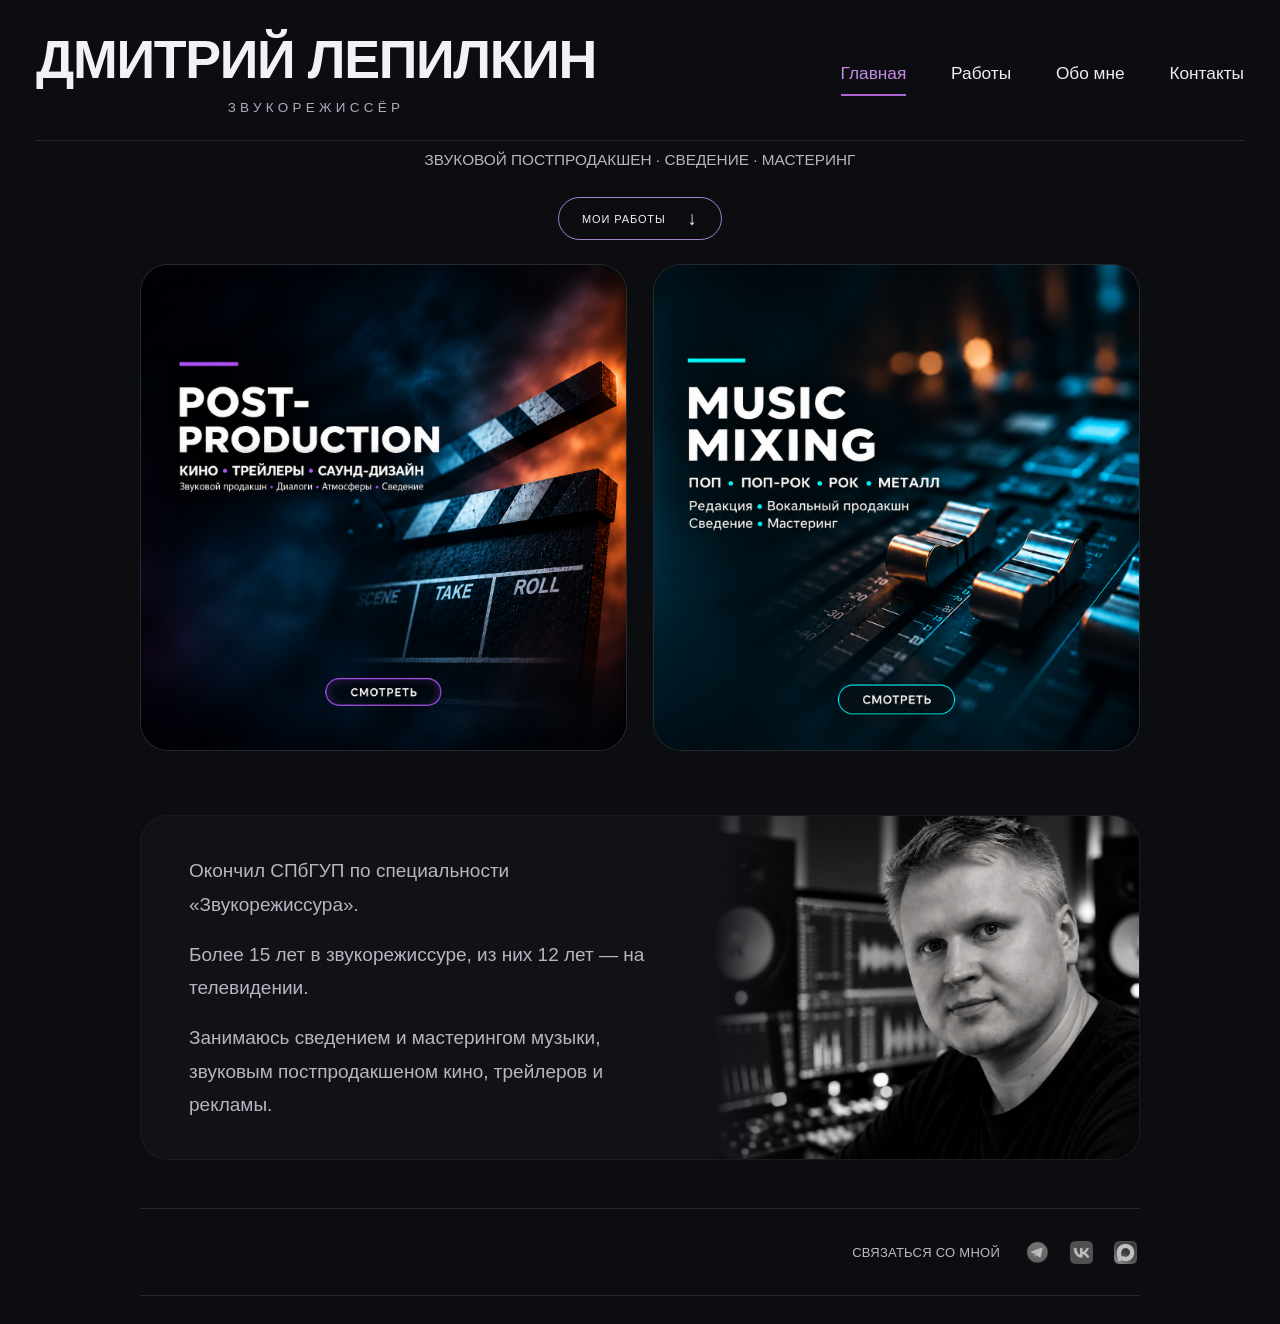
==== index.html @ 0d97d520 "Compact home cards and align content edges" ====
<!doctype html>
<html lang="ru">
<head>
<meta charset="utf-8"><meta name="viewport" content="width=device-width,initial-scale=1">
<title>Dmitry Lepilkin — Sound Portfolio</title>
<meta name="description" content="Дмитрий Лепилкин — Mixing, Sound Post Production, Sound Design.">
<style>
:root{color-scheme:dark;--bg:#0c0d10;--ink:#f2f1f5;--muted:#96949f;--accent:#b7a1ed}*{box-sizing:border-box}html{scroll-behavior:smooth}body{margin:0;background:var(--bg);color:var(--ink);font-family:Arial,Helvetica,sans-serif;-webkit-font-smoothing:antialiased}main{max-width:1200px;margin:auto;padding:0 32px}header{text-align:center;padding:70px 0 56px}.eyebrow{margin:0 0 20px;font-size:11px;letter-spacing:.16em;color:var(--muted);text-transform:uppercase}h1{margin:0;font-size:clamp(32px,5.6vw,68px);line-height:1.06;letter-spacing:-.045em;font-weight:600}.subtitle{margin:20px 0 26px;color:#b8b5c2;font-size:15px;line-height:1.6}.cta{display:inline-flex;gap:22px;align-items:center;border:1px solid #9e85ce;border-radius:40px;padding:14px 24px;color:var(--ink);text-decoration:none;font-size:11px;letter-spacing:.08em;text-transform:uppercase;transition:background .2s}.cta:hover{background:#b7a1ed18}.cta span{font-size:19px;line-height:1}#works{scroll-margin-top:24px;border-top:1px solid #29282f;padding-top:26px}.grid{display:grid;grid-template-columns:1fr 1fr;gap:30px 20px}.category{padding:0;border:0;background:none;color:inherit;text-align:left;cursor:pointer;font:inherit}.art{position:relative;overflow:hidden;aspect-ratio:16/9;border-radius:12px;background:#17171b;border:1px solid #ffffff0c}.art img{width:100%;height:100%;object-fit:contain;display:block;filter:brightness(1) saturate(1);transition:transform .7s,filter .5s}.category:hover img{transform:scale(1.035);filter:brightness(1.08) saturate(1)}.art:after{content:"";position:absolute;inset:0;background:none;pointer-events:none}.number{position:absolute;top:18px;left:19px;z-index:1;color:#ffffffb0;font-size:10px;letter-spacing:.15em}.arrow{position:absolute;bottom:18px;right:20px;z-index:1;font-size:25px;font-weight:300}.caption{display:flex;align-items:baseline;justify-content:space-between;gap:12px;padding:15px 1px 0}h2{margin:0;font-size:14px;font-weight:500;letter-spacing:.045em;text-transform:uppercase}.caption p{margin:0;color:var(--muted);font-size:11px}.sound{background:radial-gradient(ellipse at 70% 30%,#58348355,transparent 65%),#0c0b10}.sound svg{height:100%;width:100%;display:block}.footer{display:flex;justify-content:space-between;gap:20px;margin:52px 0 28px;padding-top:22px;border-top:1px solid #29282f;color:#74727d;font-size:10px;letter-spacing:.1em;text-transform:uppercase}dialog{background:#141318;color:var(--ink);border:1px solid #403747;border-radius:16px;max-width:440px;padding:32px;line-height:1.6}dialog::backdrop{background:#000b;backdrop-filter:blur(6px)}dialog h2{font-size:24px;text-transform:none;letter-spacing:-.02em}dialog p{color:#aaa6b5;font-size:14px}dialog button{padding:10px 18px;border:1px solid #9e85ce;border-radius:24px;background:transparent;color:white;cursor:pointer}:focus-visible{outline:2px solid var(--accent);outline-offset:5px}@media(max-width:600px){main{padding:0 18px}header{padding:52px 0 40px}.eyebrow{font-size:8px;letter-spacing:.09em}.subtitle{font-size:12px;max-width:290px;margin:17px auto 24px}.grid{gap:25px 12px}.art{aspect-ratio:16/9;border-radius:9px}.caption{display:block}h2{font-size:12px}.caption p{font-size:10px;margin-top:7px}.number{top:12px;left:12px}.footer{font-size:8px;letter-spacing:.04em;margin-top:36px}}@media(prefers-reduced-motion:reduce){html{scroll-behavior:auto}*{transition:none!important}}
</style>
</head>
<body id="top"><main>
<nav class="desktop-navigation" aria-label="Основная навигация"><a class="brand" href="#top"><h1>ДМИТРИЙ ЛЕПИЛКИН</h1><span>ЗВУКОРЕЖИССЁР</span></a><div class="navigation-links"><a href="#top" aria-current="page">Главная</a><a href="#works">Работы</a><a href="#about">Обо мне</a><a href="#contacts">Контакты</a></div></nav>
<p class="home-specialties">ЗВУКОВОЙ ПОСТПРОДАКШЕН · СВЕДЕНИЕ · МАСТЕРИНГ</p>
<div class="home-content"><section id="works" aria-label="Направления работ"><div class="desktop-work-heading"><a class="cta" href="#desktop-cards">МОИ РАБОТЫ <span aria-hidden="true">↓</span></a></div><div class="desktop-cards" id="desktop-cards"><a class="desktop-card" href="post-production.html" aria-label="Post-Production: Кино, Трейлеры, Саунд-дизайн"><picture><img src="post-production-cover.png" alt="Post-Production. Кино · Трейлеры · Саунд-дизайн. Звуковой продакшн · Диалоги · Атмосферы · Сведение. Смотреть" width="1254" height="1254" fetchpriority="high"></picture></a><a class="desktop-card" href="music-player-test.html" aria-label="Music Mixing: музыкальные работы"><picture><img src="music-mixing-cover.png" alt="Music Mixing. Поп · Поп-рок · Рок · Металл. Редакция · Вокальный продакшн · Сведение · Мастеринг. Смотреть" width="1254" height="1254"></picture></a></div></section><section id="about" class="about" aria-label="О Дмитрии Лепилкине"><div class="about-copy"><p>Окончил СПбГУП по специальности «Звукорежиссура».</p><p>Более 15 лет в звукорежиссуре, из них 12 лет — на телевидении.</p><p>Занимаюсь сведением и мастерингом музыки, звуковым постпродакшеном кино, трейлеров и рекламы.</p></div><div class="about-photo"><img src="about.png" alt="Дмитрий Лепилкин в студии" loading="lazy"></div></section><footer id="contacts" class="footer contact-footer"><span class="contact-label">СВЯЗАТЬСЯ СО МНОЙ</span><nav class="contact-links" aria-label="Связаться с Дмитрием"><a href="https://t.me/dmitry_sandalik" target="_blank" rel="noopener noreferrer" aria-label="Telegram: @dmitry_sandalik" title="Telegram"><img src="telegram-logo.png" alt="Telegram"></a><a href="https://vk.ru/lepilkin" target="_blank" rel="noopener noreferrer" aria-label="ВКонтакте" title="VK"><img src="vk-logo.png" alt="VK"></a><a href="https://max.ru/u/f9LHodD0cOIl2ZSZwa2K6gN7Z_w7_o9onIcd2tIZ8EqZnX-kVQxglE42egE" target="_blank" rel="noopener noreferrer" aria-label="MAX" title="MAX"><img src="max-logo.png" alt="MAX"></a></nav></footer></div>
</main></body></html>

<style>.number,.arrow{display:none}</style>

<style>
/* Align the luminous panels within each desktop row. */
@media(min-width:601px){
.category[data-category="Музыка" aria-label="Музыка"] .art img{transform:translateY(3%) scale(1.08)}
.category[data-category="Саунд-дизайн" aria-label="Саунд-дизайн"] .art img{transform:translateY(-1.2%) scale(1.04)}
.category[data-category="Музыка" aria-label="Музыка"]:hover .art img{transform:translateY(3%) scale(1.1)}
.category[data-category="Саунд-дизайн" aria-label="Саунд-дизайн"]:hover .art img{transform:translateY(-1.2%) scale(1.06)}
}
</style>

<style>
.category[data-category="Трейлеры" aria-label="Трейлеры"] .art img{transform:scale(1.1)}
.category[data-category="Трейлеры" aria-label="Трейлеры"]:hover .art img{transform:scale(1.125)}
</style>

<style>.caption{display:block}.caption p{font-size:12px;line-height:1.65;color:#b8b5c2;margin:0}@media(max-width:600px){.caption p{font-size:11px}}</style>

<style>
header{padding:28px 0 38px}
.eyebrow{font-size:9px;letter-spacing:.1em;margin:0 0 13px;color:#969696}
h1{font-size:clamp(26px,4vw,40px);font-weight:600;letter-spacing:-.02em;line-height:1.15}
.subtitle{font-size:14px;line-height:1.5;margin:14px 0 24px;color:#aaa}
@media(max-width:600px){header{padding:24px 0 30px}.eyebrow{font-size:8px}.subtitle{font-size:12px;margin:12px auto 22px;max-width:340px}}
</style>

<style>
header{padding:48px 0 46px}
.eyebrow{font-size:16px;letter-spacing:.14em;margin-bottom:19px}
h1{font-size:clamp(34px,5.6vw,68px);line-height:1.08;letter-spacing:-.035em}
.subtitle{font-size:17px;margin:20px 0 28px}
@media(max-width:600px){header{padding:34px 0 34px}.eyebrow{font-size:12px;margin-bottom:16px}h1{font-size:clamp(27px,6.6vw,40px)}.subtitle{font-size:13px;max-width:350px;margin:16px auto 25px}}
</style>

<style>
.about{display:grid;grid-template-columns:1.35fr 1fr;align-items:stretch;margin-top:64px;overflow:hidden;border-radius:28px;background:#111216;border:1px solid #ffffff0b;min-height:330px}
.about-copy{padding:44px 48px;align-self:center}.about h2{font-size:19px;letter-spacing:.1em;font-weight:500;margin:0 0 26px}.about p{font-size:16px;line-height:1.75;color:#b8b5c2;margin:0 0 17px;max-width:560px}.about p:last-child{margin-bottom:0}
.about-photo{position:relative;min-height:330px}.about-photo img{width:100%;height:100%;position:absolute;inset:0;object-fit:cover;object-position:60% 35%;display:block}.about-photo:after{content:"";position:absolute;inset:0;background:linear-gradient(90deg,#111216,transparent 24%)}
@media(max-width:600px){.about{grid-template-columns:1fr;margin-top:40px;border-radius:22px}.about-copy{padding:30px 26px}.about h2{font-size:17px;margin-bottom:21px}.about p{font-size:14px;line-height:1.7}.about-photo{min-height:320px}.about-photo img{object-position:center 35%}.about-photo:after{background:linear-gradient(180deg,#111216,transparent 22%)}}
</style>

<style>.about-copy{align-self:center;padding-top:38px;padding-bottom:38px}</style>

<style>
.contact-footer{justify-content:flex-end;align-items:center;gap:22px;border-top:1px solid #29282f;border-bottom:1px solid #29282f;padding:25px 0;margin:48px 0 28px;letter-spacing:.025em}
.contact-label{font-size:13px;color:#bbb9c3}.contact-links{display:flex;align-items:center;gap:14px}.contact-links a{display:flex;width:30px;height:36px;align-items:center;justify-content:center;border-radius:5px}.contact-links img{display:block;width:23px;height:23px;object-fit:contain;filter:grayscale(1);opacity:.74;transition:filter .2s,opacity .2s,transform .2s}.contact-links a:hover img,.contact-links a:focus-visible img{filter:none;opacity:1;transform:translateY(-2px)}
@media(max-width:600px){.contact-footer{gap:16px;padding:22px 0;margin-top:32px}.contact-label{font-size:11px}.contact-links{gap:10px}.contact-links img{width:22px;height:22px}}
</style>

<style>
/* Keep image edges aligned even when neighboring captions wrap to different lengths. */
.grid{grid-template-columns:repeat(2,minmax(0,1fr));align-items:start}
.category{display:flex;flex-direction:column;align-items:stretch;justify-content:flex-start;min-width:0;width:100%}
.art{width:100%;flex:none}
.caption{width:100%;text-align:left}
.watch-label{position:absolute;z-index:2;bottom:12px;left:50%;transform:translateX(-50%);padding:6px 13px;border:1px solid #ffffff30;border-radius:20px;background:#0c0d10c9;color:#eeedf2;font-size:10px;line-height:1.2;letter-spacing:.1em;white-space:nowrap;pointer-events:none;backdrop-filter:blur(6px)}
@media(max-width:600px){
 .grid{gap:22px 12px}
 .caption{padding-top:10px;min-height:46px}
 .caption p{line-height:1.6;overflow-wrap:break-word}
 .watch-label{bottom:6px;padding:3px 8px;font-size:7px;letter-spacing:.07em}
}
</style>

<link rel="stylesheet" href="home-update.css?v=20261102-sizing3"><script src="home-navigation.js?v=20261102" defer></script>
---- home-update.css ----
/* One portfolio structure, adapted to desktop and mobile. */
#about,#contacts{scroll-margin-top:24px}
.home-content{width:100%;max-width:1000px;margin-inline:auto}
.desktop-navigation{display:flex;align-items:center;justify-content:space-between;gap:30px;padding:30px 0 22px;border-bottom:1px solid #29282f}
.brand{display:flex;flex-direction:column;align-items:center;gap:10px;text-decoration:none;color:var(--ink);flex-shrink:0}
.brand h1{margin:0;font-size:clamp(28px,4.2vw,60px);font-weight:600;line-height:1.08;letter-spacing:-.025em;white-space:nowrap}
.brand span{font-size:clamp(10px,1.05vw,15px);letter-spacing:.32em;color:#b2a8c0;line-height:1.5}
.navigation-links{display:flex;gap:clamp(20px,3.5vw,64px);align-items:center}
.navigation-links a{color:#eeedf2;text-decoration:none;font-size:clamp(14px,1.35vw,20px);padding:10px 0;border-bottom:2px solid transparent;transition:color .2s,border-color .2s}
.navigation-links a:hover,.navigation-links a[aria-current]{color:#c58ae5;border-bottom-color:#ae65d4}
.home-specialties{text-align:center;font-size:clamp(11px,1.2vw,16px);font-weight:400;color:#b8b5c2;line-height:1.5;margin:7px 0 0}
#works{border-top:0;padding-top:0;scroll-margin-top:20px}
.desktop-work-heading{display:block;text-align:center;margin:26px 0 24px}
.desktop-work-heading .cta{padding:11px 23px;font-size:11px}
.desktop-cards{display:grid;grid-template-columns:repeat(2,minmax(0,1fr));gap:26px;scroll-margin-top:24px}
.desktop-card{display:block;border-radius:28px;overflow:hidden;border:1px solid #ffffff20;background:#070b10;transition:transform .25s ease,border-color .25s ease}
.desktop-card picture,.desktop-card img{display:block;width:100%}
.desktop-card img{height:auto;aspect-ratio:1;object-fit:contain}
.about p{font-size:19px;line-height:1.75}
@media(min-width:601px){
 main{max-width:1680px;padding-inline:36px}
 .home-content .about,.home-content .contact-footer{width:100%;max-width:none}
}
@media(hover:hover) and (pointer:fine){
 .desktop-card:first-child:hover{border-color:#a96bc180;transform:translateY(-3px)}
 .desktop-card:last-child:hover{border-color:#00b7c180;transform:translateY(-3px)}
}
@media(min-width:601px) and (max-width:900px){
 .desktop-navigation{gap:20px;flex-wrap:wrap}
 .brand h1{font-size:32px}.brand span{font-size:10px}
 .navigation-links{gap:28px}.navigation-links a{font-size:15px}
 main{padding-inline:26px}.desktop-cards{gap:20px}.desktop-card{border-radius:20px}
}
@media(max-width:600px){
 .desktop-navigation{justify-content:center;padding:28px 0 17px}
 .brand{gap:10px;min-width:0}
 .brand h1{font-size:clamp(22px,6.7vw,36px);letter-spacing:-.03em}
 .brand span{font-size:10px;letter-spacing:.29em}
 .navigation-links{display:none}
 .home-specialties{font-size:11px;line-height:1.65;margin-top:7px;padding-inline:2px}
 .desktop-work-heading{margin:23px 0 22px}
 .desktop-cards{grid-template-columns:minmax(0,1fr);gap:20px}
 .desktop-card{border-radius:20px}
 .about p{font-size:17px;line-height:1.7}
}
@media(prefers-reduced-motion:reduce){.desktop-card,.navigation-links a{transition:none}.desktop-card:hover{transform:none}}
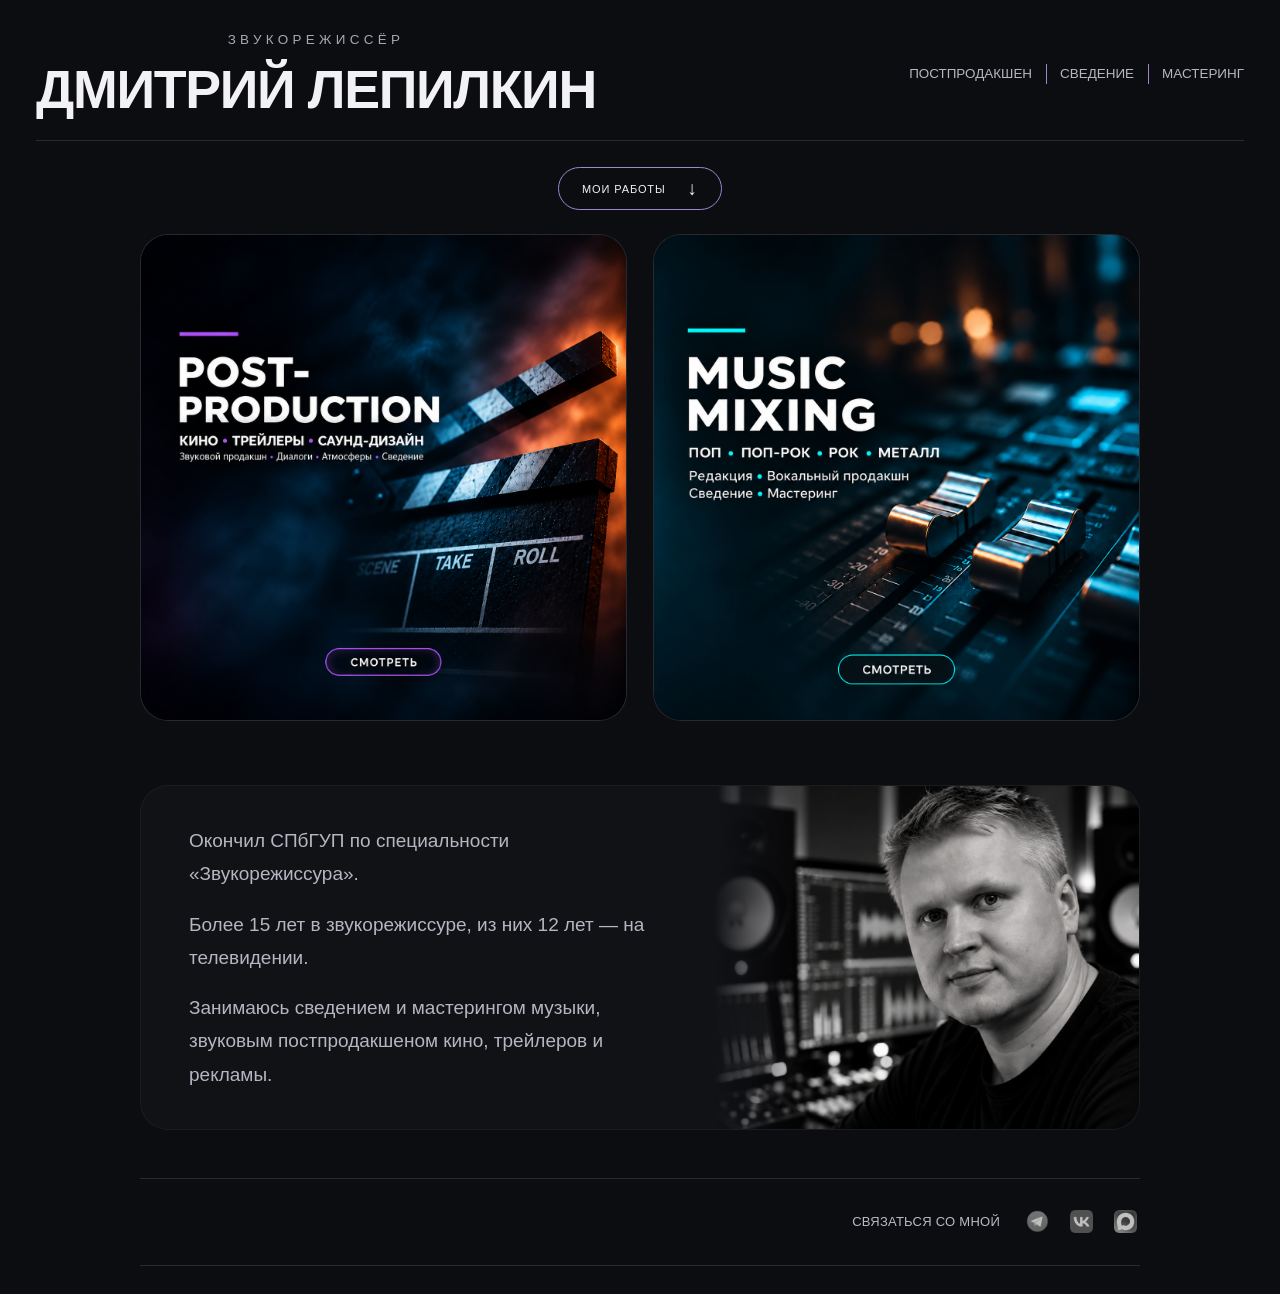
==== commit 214348bd: "Replace top navigation with specialties" ====
--- a/index.html
+++ b/index.html
@@ -9,8 +9,8 @@
 </style>
 </head>
 <body id="top"><main>
-<nav class="desktop-navigation" aria-label="Основная навигация"><a class="brand" href="#top"><h1>ДМИТРИЙ ЛЕПИЛКИН</h1><span>ЗВУКОРЕЖИССЁР</span></a><div class="navigation-links"><a href="#top" aria-current="page">Главная</a><a href="#works">Работы</a><a href="#about">Обо мне</a><a href="#contacts">Контакты</a></div></nav>
-<p class="home-specialties">ЗВУКОВОЙ ПОСТПРОДАКШЕН · СВЕДЕНИЕ · МАСТЕРИНГ</p>
+<div class="desktop-navigation"><div class="brand"><span>ЗВУКОРЕЖИССЁР</span><h1>ДМИТРИЙ ЛЕПИЛКИН</h1></div><div class="header-specialties" role="group" aria-label="Направления работы"><span>ПОСТПРОДАКШЕН</span><span>СВЕДЕНИЕ</span><span>МАСТЕРИНГ</span></div></div>
+
 <div class="home-content"><section id="works" aria-label="Направления работ"><div class="desktop-work-heading"><a class="cta" href="#desktop-cards">МОИ РАБОТЫ <span aria-hidden="true">↓</span></a></div><div class="desktop-cards" id="desktop-cards"><a class="desktop-card" href="post-production.html" aria-label="Post-Production: Кино, Трейлеры, Саунд-дизайн"><picture><img src="post-production-cover.png" alt="Post-Production. Кино · Трейлеры · Саунд-дизайн. Звуковой продакшн · Диалоги · Атмосферы · Сведение. Смотреть" width="1254" height="1254" fetchpriority="high"></picture></a><a class="desktop-card" href="music-player-test.html" aria-label="Music Mixing: музыкальные работы"><picture><img src="music-mixing-cover.png" alt="Music Mixing. Поп · Поп-рок · Рок · Металл. Редакция · Вокальный продакшн · Сведение · Мастеринг. Смотреть" width="1254" height="1254"></picture></a></div></section><section id="about" class="about" aria-label="О Дмитрии Лепилкине"><div class="about-copy"><p>Окончил СПбГУП по специальности «Звукорежиссура».</p><p>Более 15 лет в звукорежиссуре, из них 12 лет — на телевидении.</p><p>Занимаюсь сведением и мастерингом музыки, звуковым постпродакшеном кино, трейлеров и рекламы.</p></div><div class="about-photo"><img src="about.png" alt="Дмитрий Лепилкин в студии" loading="lazy"></div></section><footer id="contacts" class="footer contact-footer"><span class="contact-label">СВЯЗАТЬСЯ СО МНОЙ</span><nav class="contact-links" aria-label="Связаться с Дмитрием"><a href="https://t.me/dmitry_sandalik" target="_blank" rel="noopener noreferrer" aria-label="Telegram: @dmitry_sandalik" title="Telegram"><img src="telegram-logo.png" alt="Telegram"></a><a href="https://vk.ru/lepilkin" target="_blank" rel="noopener noreferrer" aria-label="ВКонтакте" title="VK"><img src="vk-logo.png" alt="VK"></a><a href="https://max.ru/u/f9LHodD0cOIl2ZSZwa2K6gN7Z_w7_o9onIcd2tIZ8EqZnX-kVQxglE42egE" target="_blank" rel="noopener noreferrer" aria-label="MAX" title="MAX"><img src="max-logo.png" alt="MAX"></a></nav></footer></div>
 </main></body></html>
 
@@ -79,4 +79,4 @@
 }
 </style>
 
-<link rel="stylesheet" href="home-update.css?v=20261102-sizing3"><script src="home-navigation.js?v=20261102" defer></script>
+<link rel="stylesheet" href="home-update.css?v=20261102-header4">
--- a/home-update.css
+++ b/home-update.css
@@ -4,11 +4,12 @@
 .desktop-navigation{display:flex;align-items:center;justify-content:space-between;gap:30px;padding:30px 0 22px;border-bottom:1px solid #29282f}
 .brand{display:flex;flex-direction:column;align-items:center;gap:10px;text-decoration:none;color:var(--ink);flex-shrink:0}
 .brand h1{margin:0;font-size:clamp(28px,4.2vw,60px);font-weight:600;line-height:1.08;letter-spacing:-.025em;white-space:nowrap}
-.brand span{font-size:clamp(10px,1.05vw,15px);letter-spacing:.32em;color:#b2a8c0;line-height:1.5}
-.navigation-links{display:flex;gap:clamp(20px,3.5vw,64px);align-items:center}
-.navigation-links a{color:#eeedf2;text-decoration:none;font-size:clamp(14px,1.35vw,20px);padding:10px 0;border-bottom:2px solid transparent;transition:color .2s,border-color .2s}
-.navigation-links a:hover,.navigation-links a[aria-current]{color:#c58ae5;border-bottom-color:#ae65d4}
-.home-specialties{text-align:center;font-size:clamp(11px,1.2vw,16px);font-weight:400;color:#b8b5c2;line-height:1.5;margin:7px 0 0}
+.brand span{font-size:clamp(10px,1.05vw,15px);letter-spacing:.32em;color:#aaa6b5;line-height:1.5}
+.header-specialties{display:flex;align-items:center;justify-content:flex-end;flex-wrap:wrap;gap:0;color:#b8b5c2;font-size:clamp(11px,1.05vw,15px);line-height:1.6;font-weight:400}
+.header-specialties span{position:relative;white-space:nowrap;padding-inline:14px}
+.header-specialties span:first-child{padding-left:0}
+.header-specialties span:last-child{padding-right:0}
+.header-specialties span+span::before{content:"";position:absolute;left:0;top:50%;transform:translateY(-50%);height:20px;border-left:1px solid #9e85ce}
 #works{border-top:0;padding-top:0;scroll-margin-top:20px}
 .desktop-work-heading{display:block;text-align:center;margin:26px 0 24px}
 .desktop-work-heading .cta{padding:11px 23px;font-size:11px}
@@ -28,19 +29,19 @@
 @media(min-width:601px) and (max-width:900px){
  .desktop-navigation{gap:20px;flex-wrap:wrap}
  .brand h1{font-size:32px}.brand span{font-size:10px}
- .navigation-links{gap:28px}.navigation-links a{font-size:15px}
  main{padding-inline:26px}.desktop-cards{gap:20px}.desktop-card{border-radius:20px}
 }
 @media(max-width:600px){
- .desktop-navigation{justify-content:center;padding:28px 0 17px}
- .brand{gap:10px;min-width:0}
+ .desktop-navigation{flex-direction:column;justify-content:center;gap:18px;padding:25px 0 18px}
+ .brand{gap:9px;min-width:0}
+ .header-specialties{justify-content:center;font-size:11px;row-gap:10px}
+ .header-specialties span{padding-inline:10px}
+ .header-specialties span+span::before{height:16px}
  .brand h1{font-size:clamp(22px,6.7vw,36px);letter-spacing:-.03em}
  .brand span{font-size:10px;letter-spacing:.29em}
- .navigation-links{display:none}
- .home-specialties{font-size:11px;line-height:1.65;margin-top:7px;padding-inline:2px}
  .desktop-work-heading{margin:23px 0 22px}
  .desktop-cards{grid-template-columns:minmax(0,1fr);gap:20px}
  .desktop-card{border-radius:20px}
  .about p{font-size:17px;line-height:1.7}
 }
-@media(prefers-reduced-motion:reduce){.desktop-card,.navigation-links a{transition:none}.desktop-card:hover{transform:none}}
+@media(prefers-reduced-motion:reduce){.desktop-card{transition:none}.desktop-card:hover{transform:none}}
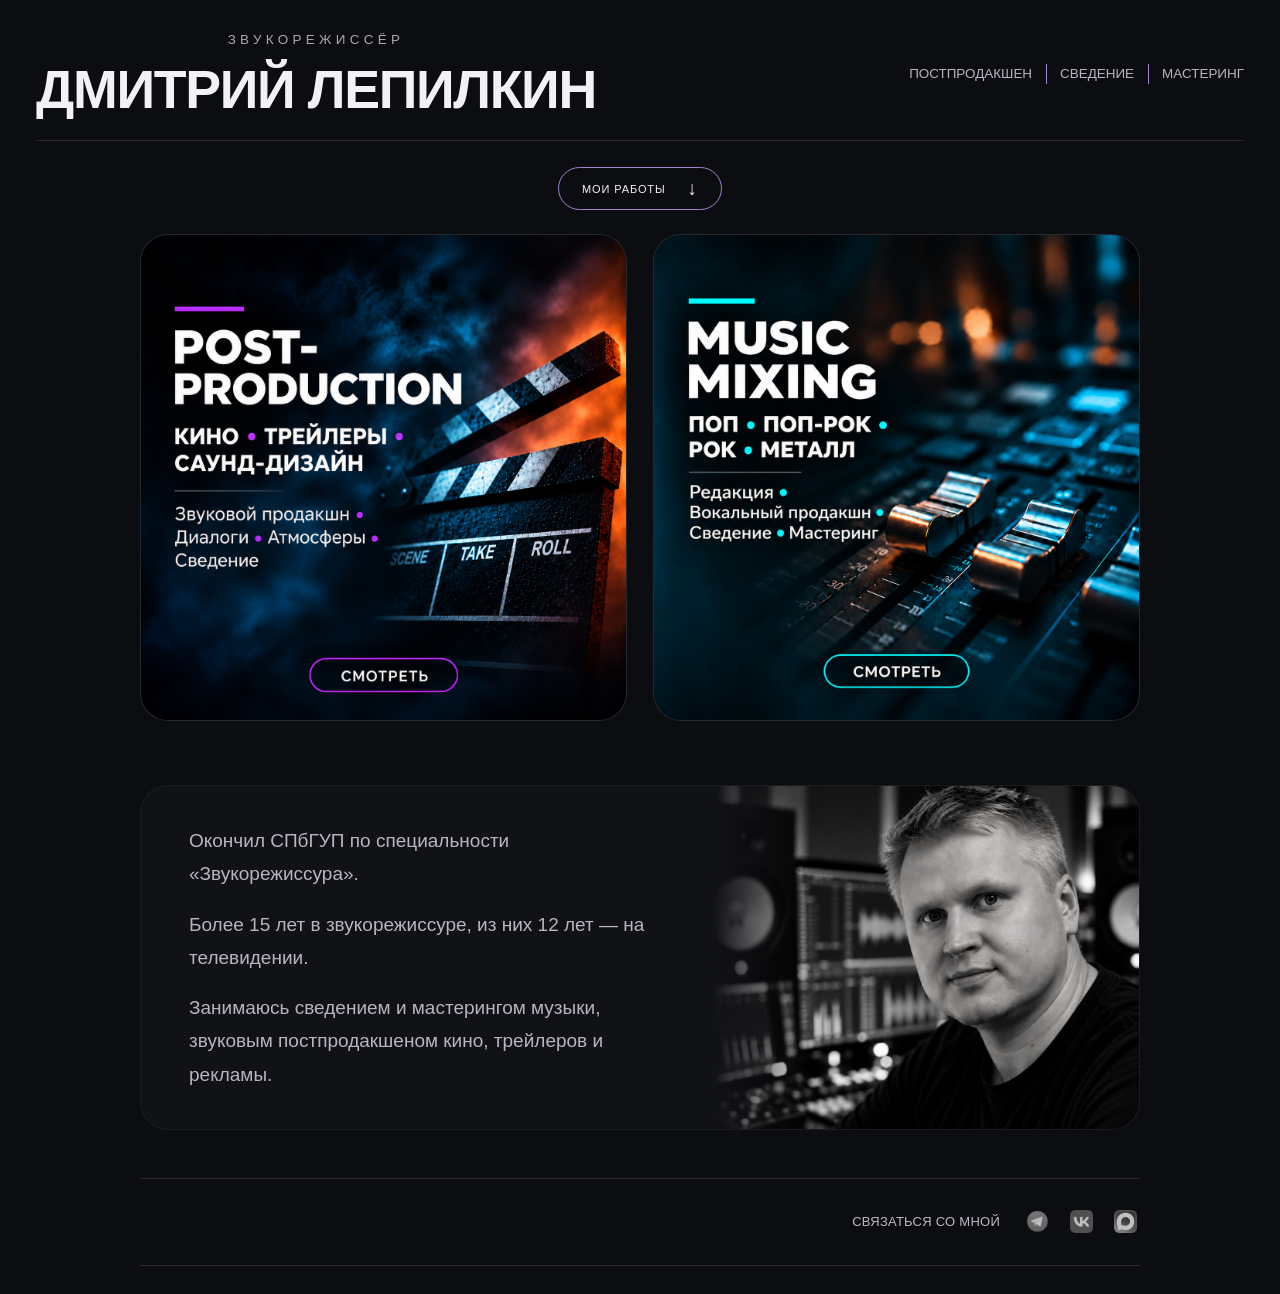
==== commit f4c38e46: "Improve cover typography and composition" ====
--- a/index.html
+++ b/index.html
@@ -11,7 +11,7 @@
 <body id="top"><main>
 <div class="desktop-navigation"><div class="brand"><span>ЗВУКОРЕЖИССЁР</span><h1>ДМИТРИЙ ЛЕПИЛКИН</h1></div><div class="header-specialties" role="group" aria-label="Направления работы"><span>ПОСТПРОДАКШЕН</span><span>СВЕДЕНИЕ</span><span>МАСТЕРИНГ</span></div></div>
 
-<div class="home-content"><section id="works" aria-label="Направления работ"><div class="desktop-work-heading"><a class="cta" href="#desktop-cards">МОИ РАБОТЫ <span aria-hidden="true">↓</span></a></div><div class="desktop-cards" id="desktop-cards"><a class="desktop-card" href="post-production.html" aria-label="Post-Production: Кино, Трейлеры, Саунд-дизайн"><picture><img src="post-production-cover.png" alt="Post-Production. Кино · Трейлеры · Саунд-дизайн. Звуковой продакшн · Диалоги · Атмосферы · Сведение. Смотреть" width="1254" height="1254" fetchpriority="high"></picture></a><a class="desktop-card" href="music-player-test.html" aria-label="Music Mixing: музыкальные работы"><picture><img src="music-mixing-cover.png" alt="Music Mixing. Поп · Поп-рок · Рок · Металл. Редакция · Вокальный продакшн · Сведение · Мастеринг. Смотреть" width="1254" height="1254"></picture></a></div></section><section id="about" class="about" aria-label="О Дмитрии Лепилкине"><div class="about-copy"><p>Окончил СПбГУП по специальности «Звукорежиссура».</p><p>Более 15 лет в звукорежиссуре, из них 12 лет — на телевидении.</p><p>Занимаюсь сведением и мастерингом музыки, звуковым постпродакшеном кино, трейлеров и рекламы.</p></div><div class="about-photo"><img src="about.png" alt="Дмитрий Лепилкин в студии" loading="lazy"></div></section><footer id="contacts" class="footer contact-footer"><span class="contact-label">СВЯЗАТЬСЯ СО МНОЙ</span><nav class="contact-links" aria-label="Связаться с Дмитрием"><a href="https://t.me/dmitry_sandalik" target="_blank" rel="noopener noreferrer" aria-label="Telegram: @dmitry_sandalik" title="Telegram"><img src="telegram-logo.png" alt="Telegram"></a><a href="https://vk.ru/lepilkin" target="_blank" rel="noopener noreferrer" aria-label="ВКонтакте" title="VK"><img src="vk-logo.png" alt="VK"></a><a href="https://max.ru/u/f9LHodD0cOIl2ZSZwa2K6gN7Z_w7_o9onIcd2tIZ8EqZnX-kVQxglE42egE" target="_blank" rel="noopener noreferrer" aria-label="MAX" title="MAX"><img src="max-logo.png" alt="MAX"></a></nav></footer></div>
+<div class="home-content"><section id="works" aria-label="Направления работ"><div class="desktop-work-heading"><a class="cta" href="#desktop-cards">МОИ РАБОТЫ <span aria-hidden="true">↓</span></a></div><div class="desktop-cards" id="desktop-cards"><a class="desktop-card" href="post-production.html" aria-label="Post-Production: Кино, Трейлеры, Саунд-дизайн"><picture><img src="post-production-cover.png?v=20261102-type3" alt="Post-Production. Кино · Трейлеры · Саунд-дизайн. Звуковой продакшн · Диалоги · Атмосферы · Сведение. Смотреть" width="1254" height="1254" fetchpriority="high"></picture></a><a class="desktop-card" href="music-player-test.html" aria-label="Music Mixing: музыкальные работы"><picture><img src="music-mixing-cover.png?v=20261102-type3" alt="Music Mixing. Поп · Поп-рок · Рок · Металл. Редакция · Вокальный продакшн · Сведение · Мастеринг. Смотреть" width="1254" height="1254"></picture></a></div></section><section id="about" class="about" aria-label="О Дмитрии Лепилкине"><div class="about-copy"><p>Окончил СПбГУП по специальности «Звукорежиссура».</p><p>Более 15 лет в звукорежиссуре, из них 12 лет — на телевидении.</p><p>Занимаюсь сведением и мастерингом музыки, звуковым постпродакшеном кино, трейлеров и рекламы.</p></div><div class="about-photo"><img src="about.png" alt="Дмитрий Лепилкин в студии" loading="lazy"></div></section><footer id="contacts" class="footer contact-footer"><span class="contact-label">СВЯЗАТЬСЯ СО МНОЙ</span><nav class="contact-links" aria-label="Связаться с Дмитрием"><a href="https://t.me/dmitry_sandalik" target="_blank" rel="noopener noreferrer" aria-label="Telegram: @dmitry_sandalik" title="Telegram"><img src="telegram-logo.png" alt="Telegram"></a><a href="https://vk.ru/lepilkin" target="_blank" rel="noopener noreferrer" aria-label="ВКонтакте" title="VK"><img src="vk-logo.png" alt="VK"></a><a href="https://max.ru/u/f9LHodD0cOIl2ZSZwa2K6gN7Z_w7_o9onIcd2tIZ8EqZnX-kVQxglE42egE" target="_blank" rel="noopener noreferrer" aria-label="MAX" title="MAX"><img src="max-logo.png" alt="MAX"></a></nav></footer></div>
 </main></body></html>
 
 <style>.number,.arrow{display:none}</style>
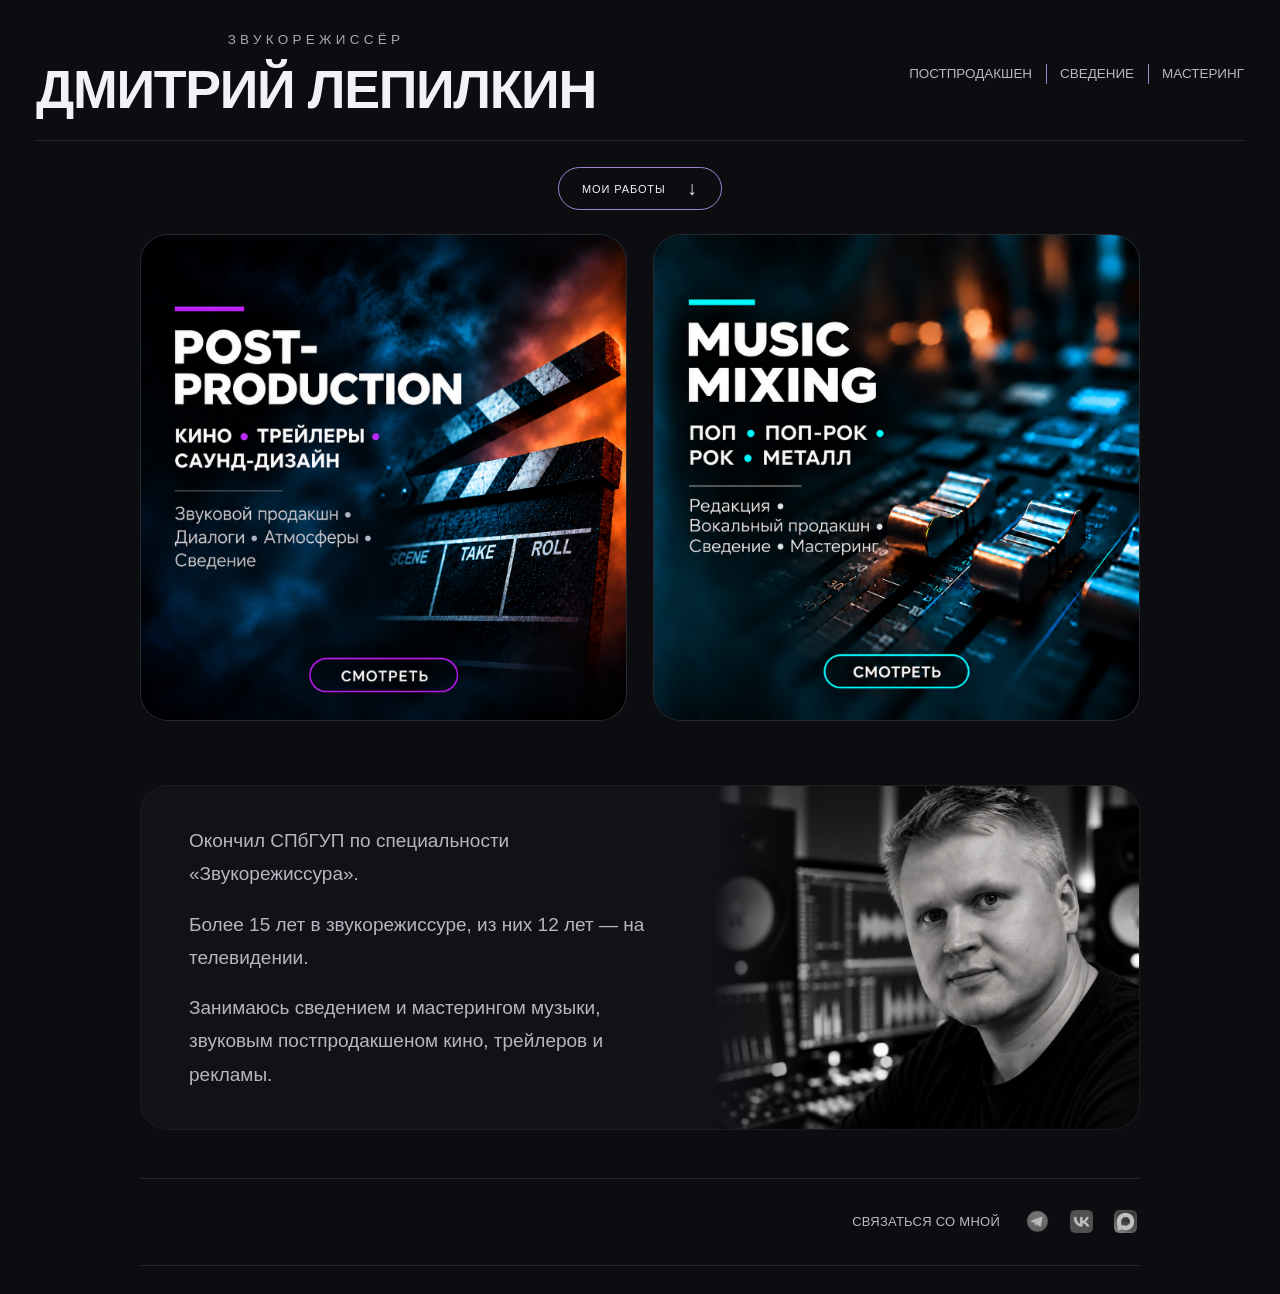
==== commit 226b453a: "Lighten homepage cover typography" ====
--- a/index.html
+++ b/index.html
@@ -11,7 +11,7 @@
 <body id="top"><main>
 <div class="desktop-navigation"><div class="brand"><span>ЗВУКОРЕЖИССЁР</span><h1>ДМИТРИЙ ЛЕПИЛКИН</h1></div><div class="header-specialties" role="group" aria-label="Направления работы"><span>ПОСТПРОДАКШЕН</span><span>СВЕДЕНИЕ</span><span>МАСТЕРИНГ</span></div></div>
 
-<div class="home-content"><section id="works" aria-label="Направления работ"><div class="desktop-work-heading"><a class="cta" href="#desktop-cards">МОИ РАБОТЫ <span aria-hidden="true">↓</span></a></div><div class="desktop-cards" id="desktop-cards"><a class="desktop-card" href="post-production.html" aria-label="Post-Production: Кино, Трейлеры, Саунд-дизайн"><picture><img src="post-production-cover.png?v=20261102-type3" alt="Post-Production. Кино · Трейлеры · Саунд-дизайн. Звуковой продакшн · Диалоги · Атмосферы · Сведение. Смотреть" width="1254" height="1254" fetchpriority="high"></picture></a><a class="desktop-card" href="music-player-test.html" aria-label="Music Mixing: музыкальные работы"><picture><img src="music-mixing-cover.png?v=20261102-type3" alt="Music Mixing. Поп · Поп-рок · Рок · Металл. Редакция · Вокальный продакшн · Сведение · Мастеринг. Смотреть" width="1254" height="1254"></picture></a></div></section><section id="about" class="about" aria-label="О Дмитрии Лепилкине"><div class="about-copy"><p>Окончил СПбГУП по специальности «Звукорежиссура».</p><p>Более 15 лет в звукорежиссуре, из них 12 лет — на телевидении.</p><p>Занимаюсь сведением и мастерингом музыки, звуковым постпродакшеном кино, трейлеров и рекламы.</p></div><div class="about-photo"><img src="about.png" alt="Дмитрий Лепилкин в студии" loading="lazy"></div></section><footer id="contacts" class="footer contact-footer"><span class="contact-label">СВЯЗАТЬСЯ СО МНОЙ</span><nav class="contact-links" aria-label="Связаться с Дмитрием"><a href="https://t.me/dmitry_sandalik" target="_blank" rel="noopener noreferrer" aria-label="Telegram: @dmitry_sandalik" title="Telegram"><img src="telegram-logo.png" alt="Telegram"></a><a href="https://vk.ru/lepilkin" target="_blank" rel="noopener noreferrer" aria-label="ВКонтакте" title="VK"><img src="vk-logo.png" alt="VK"></a><a href="https://max.ru/u/f9LHodD0cOIl2ZSZwa2K6gN7Z_w7_o9onIcd2tIZ8EqZnX-kVQxglE42egE" target="_blank" rel="noopener noreferrer" aria-label="MAX" title="MAX"><img src="max-logo.png" alt="MAX"></a></nav></footer></div>
+<div class="home-content"><section id="works" aria-label="Направления работ"><div class="desktop-work-heading"><a class="cta" href="#desktop-cards">МОИ РАБОТЫ <span aria-hidden="true">↓</span></a></div><div class="desktop-cards" id="desktop-cards"><a class="desktop-card" href="post-production.html" aria-label="Post-Production: Кино, Трейлеры, Саунд-дизайн"><picture><img src="post-production-cover.png?v=20261102-light" alt="Post-Production. Кино · Трейлеры · Саунд-дизайн. Звуковой продакшн · Диалоги · Атмосферы · Сведение. Смотреть" width="1254" height="1254" fetchpriority="high"></picture></a><a class="desktop-card" href="music-player-test.html" aria-label="Music Mixing: музыкальные работы"><picture><img src="music-mixing-cover.png?v=20261102-light" alt="Music Mixing. Поп · Поп-рок · Рок · Металл. Редакция · Вокальный продакшн · Сведение · Мастеринг. Смотреть" width="1254" height="1254"></picture></a></div></section><section id="about" class="about" aria-label="О Дмитрии Лепилкине"><div class="about-copy"><p>Окончил СПбГУП по специальности «Звукорежиссура».</p><p>Более 15 лет в звукорежиссуре, из них 12 лет — на телевидении.</p><p>Занимаюсь сведением и мастерингом музыки, звуковым постпродакшеном кино, трейлеров и рекламы.</p></div><div class="about-photo"><img src="about.png" alt="Дмитрий Лепилкин в студии" loading="lazy"></div></section><footer id="contacts" class="footer contact-footer"><span class="contact-label">СВЯЗАТЬСЯ СО МНОЙ</span><nav class="contact-links" aria-label="Связаться с Дмитрием"><a href="https://t.me/dmitry_sandalik" target="_blank" rel="noopener noreferrer" aria-label="Telegram: @dmitry_sandalik" title="Telegram"><img src="telegram-logo.png" alt="Telegram"></a><a href="https://vk.ru/lepilkin" target="_blank" rel="noopener noreferrer" aria-label="ВКонтакте" title="VK"><img src="vk-logo.png" alt="VK"></a><a href="https://max.ru/u/f9LHodD0cOIl2ZSZwa2K6gN7Z_w7_o9onIcd2tIZ8EqZnX-kVQxglE42egE" target="_blank" rel="noopener noreferrer" aria-label="MAX" title="MAX"><img src="max-logo.png" alt="MAX"></a></nav></footer></div>
 </main></body></html>
 
 <style>.number,.arrow{display:none}</style>
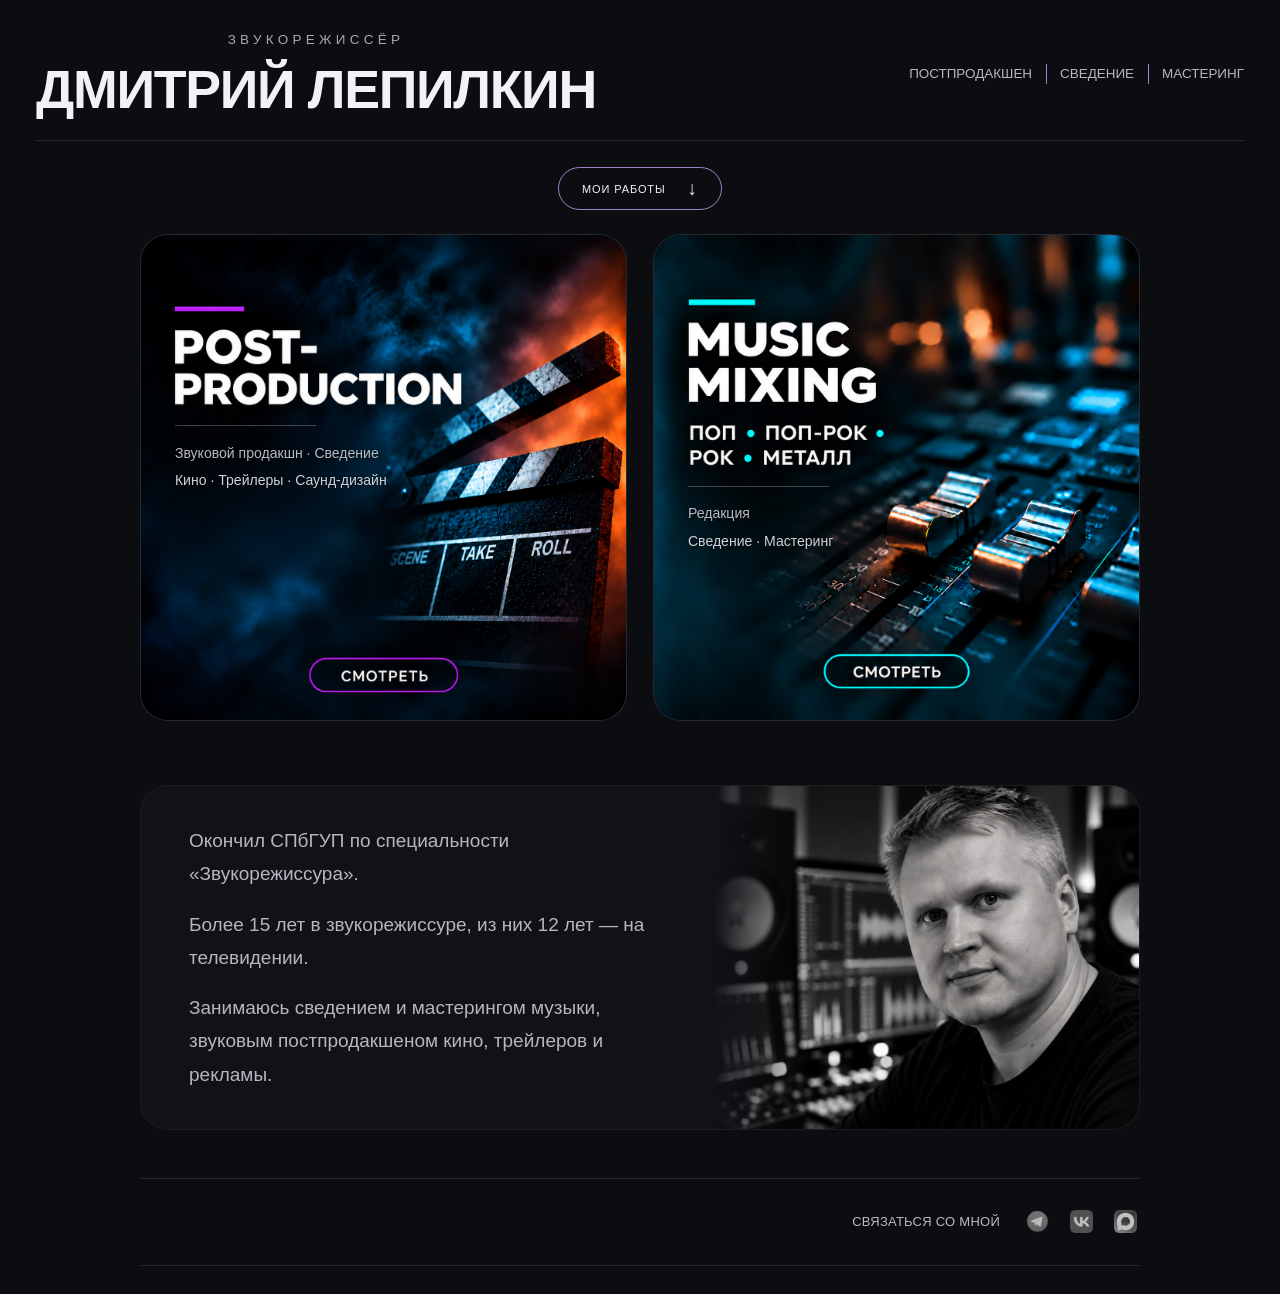
==== commit 074d15a7: "Make homepage cover descriptions concise and editable" ====
--- a/index.html
+++ b/index.html
@@ -11,7 +11,7 @@
 <body id="top"><main>
 <div class="desktop-navigation"><div class="brand"><span>ЗВУКОРЕЖИССЁР</span><h1>ДМИТРИЙ ЛЕПИЛКИН</h1></div><div class="header-specialties" role="group" aria-label="Направления работы"><span>ПОСТПРОДАКШЕН</span><span>СВЕДЕНИЕ</span><span>МАСТЕРИНГ</span></div></div>
 
-<div class="home-content"><section id="works" aria-label="Направления работ"><div class="desktop-work-heading"><a class="cta" href="#desktop-cards">МОИ РАБОТЫ <span aria-hidden="true">↓</span></a></div><div class="desktop-cards" id="desktop-cards"><a class="desktop-card" href="post-production.html" aria-label="Post-Production: Кино, Трейлеры, Саунд-дизайн"><picture><img src="post-production-cover.png?v=20261102-light" alt="Post-Production. Кино · Трейлеры · Саунд-дизайн. Звуковой продакшн · Диалоги · Атмосферы · Сведение. Смотреть" width="1254" height="1254" fetchpriority="high"></picture></a><a class="desktop-card" href="music-player-test.html" aria-label="Music Mixing: музыкальные работы"><picture><img src="music-mixing-cover.png?v=20261102-light" alt="Music Mixing. Поп · Поп-рок · Рок · Металл. Редакция · Вокальный продакшн · Сведение · Мастеринг. Смотреть" width="1254" height="1254"></picture></a></div></section><section id="about" class="about" aria-label="О Дмитрии Лепилкине"><div class="about-copy"><p>Окончил СПбГУП по специальности «Звукорежиссура».</p><p>Более 15 лет в звукорежиссуре, из них 12 лет — на телевидении.</p><p>Занимаюсь сведением и мастерингом музыки, звуковым постпродакшеном кино, трейлеров и рекламы.</p></div><div class="about-photo"><img src="about.png" alt="Дмитрий Лепилкин в студии" loading="lazy"></div></section><footer id="contacts" class="footer contact-footer"><span class="contact-label">СВЯЗАТЬСЯ СО МНОЙ</span><nav class="contact-links" aria-label="Связаться с Дмитрием"><a href="https://t.me/dmitry_sandalik" target="_blank" rel="noopener noreferrer" aria-label="Telegram: @dmitry_sandalik" title="Telegram"><img src="telegram-logo.png" alt="Telegram"></a><a href="https://vk.ru/lepilkin" target="_blank" rel="noopener noreferrer" aria-label="ВКонтакте" title="VK"><img src="vk-logo.png" alt="VK"></a><a href="https://max.ru/u/f9LHodD0cOIl2ZSZwa2K6gN7Z_w7_o9onIcd2tIZ8EqZnX-kVQxglE42egE" target="_blank" rel="noopener noreferrer" aria-label="MAX" title="MAX"><img src="max-logo.png" alt="MAX"></a></nav></footer></div>
+<div class="home-content"><section id="works" aria-label="Направления работ"><div class="desktop-work-heading"><a class="cta" href="#desktop-cards">МОИ РАБОТЫ <span aria-hidden="true">↓</span></a></div><div class="desktop-cards" id="desktop-cards"><a class="desktop-card desktop-card--post" href="post-production.html" aria-label="Post-Production: Кино, Трейлеры, Саунд-дизайн"><picture><img src="post-production-editable-cover.png?v=20261102-copy1" alt="Post-Production — Смотреть" width="1254" height="1254" fetchpriority="high"></picture><span class="cover-copy"><span class="cover-copy-primary">Звуковой продакшн · Сведение</span><span class="cover-copy-secondary">Кино · Трейлеры · <span class="cover-copy-word">Саунд-дизайн</span></span></span></a><a class="desktop-card desktop-card--music" href="music-player-test.html" aria-label="Music Mixing: музыкальные работы"><picture><img src="music-mixing-editable-cover.png?v=20261102-copy1" alt="Music Mixing. Поп · Поп-рок · Рок · Металл. Смотреть" width="1254" height="1254"></picture><span class="cover-copy"><span class="cover-copy-primary">Редакция</span><span class="cover-copy-secondary">Сведение · Мастеринг</span></span></a></div></section><section id="about" class="about" aria-label="О Дмитрии Лепилкине"><div class="about-copy"><p>Окончил СПбГУП по специальности «Звукорежиссура».</p><p>Более 15 лет в звукорежиссуре, из них 12 лет — на телевидении.</p><p>Занимаюсь сведением и мастерингом музыки, звуковым постпродакшеном кино, трейлеров и рекламы.</p></div><div class="about-photo"><img src="about.png" alt="Дмитрий Лепилкин в студии" loading="lazy"></div></section><footer id="contacts" class="footer contact-footer"><span class="contact-label">СВЯЗАТЬСЯ СО МНОЙ</span><nav class="contact-links" aria-label="Связаться с Дмитрием"><a href="https://t.me/dmitry_sandalik" target="_blank" rel="noopener noreferrer" aria-label="Telegram: @dmitry_sandalik" title="Telegram"><img src="telegram-logo.png" alt="Telegram"></a><a href="https://vk.ru/lepilkin" target="_blank" rel="noopener noreferrer" aria-label="ВКонтакте" title="VK"><img src="vk-logo.png" alt="VK"></a><a href="https://max.ru/u/f9LHodD0cOIl2ZSZwa2K6gN7Z_w7_o9onIcd2tIZ8EqZnX-kVQxglE42egE" target="_blank" rel="noopener noreferrer" aria-label="MAX" title="MAX"><img src="max-logo.png" alt="MAX"></a></nav></footer></div>
 </main></body></html>
 
 <style>.number,.arrow{display:none}</style>
@@ -79,4 +79,4 @@
 }
 </style>
 
-<link rel="stylesheet" href="home-update.css?v=20261102-header4">
+<link rel="stylesheet" href="home-update.css?v=20261102-copy1">
--- a/home-update.css
+++ b/home-update.css
@@ -45,3 +45,17 @@
  .about p{font-size:17px;line-height:1.7}
 }
 @media(prefers-reduced-motion:reduce){.desktop-card{transition:none}.desktop-card:hover{transform:none}}
+
+/* Editable secondary cover copy. Original artwork, headings and watch pills stay in the images. */
+.desktop-card{position:relative;container-type:inline-size;color:inherit;text-decoration:none}
+.cover-copy{position:absolute;left:7%;width:61%;border-top:1px solid #a2a7ad66;padding-top:3.4%;display:flex;flex-direction:column;gap:.35em;font-size:clamp(12px,2.9cqw,14.5px);font-weight:400;line-height:1.6;text-align:left;pointer-events:none;text-shadow:0 1px 3px #0009}
+.desktop-card--post .cover-copy{top:39.2%}
+.desktop-card--music .cover-copy{top:51.7%}
+.cover-copy-primary{color:#b8bbc2}
+.cover-copy-secondary{color:#d0d2d7}
+@media(max-width:360px){.cover-copy{width:64%;font-size:12px;line-height:1.5;gap:.25em}}
+.cover-copy{border-top:0}
+.cover-copy::before{content:"";position:absolute;top:0;left:0;width:48%;border-top:1px solid #a2a7ad66}
+@media(max-width:600px){.desktop-card--post .cover-copy{width:55%}}
+.cover-copy::before{width:29cqw}
+.cover-copy-word{white-space:nowrap}
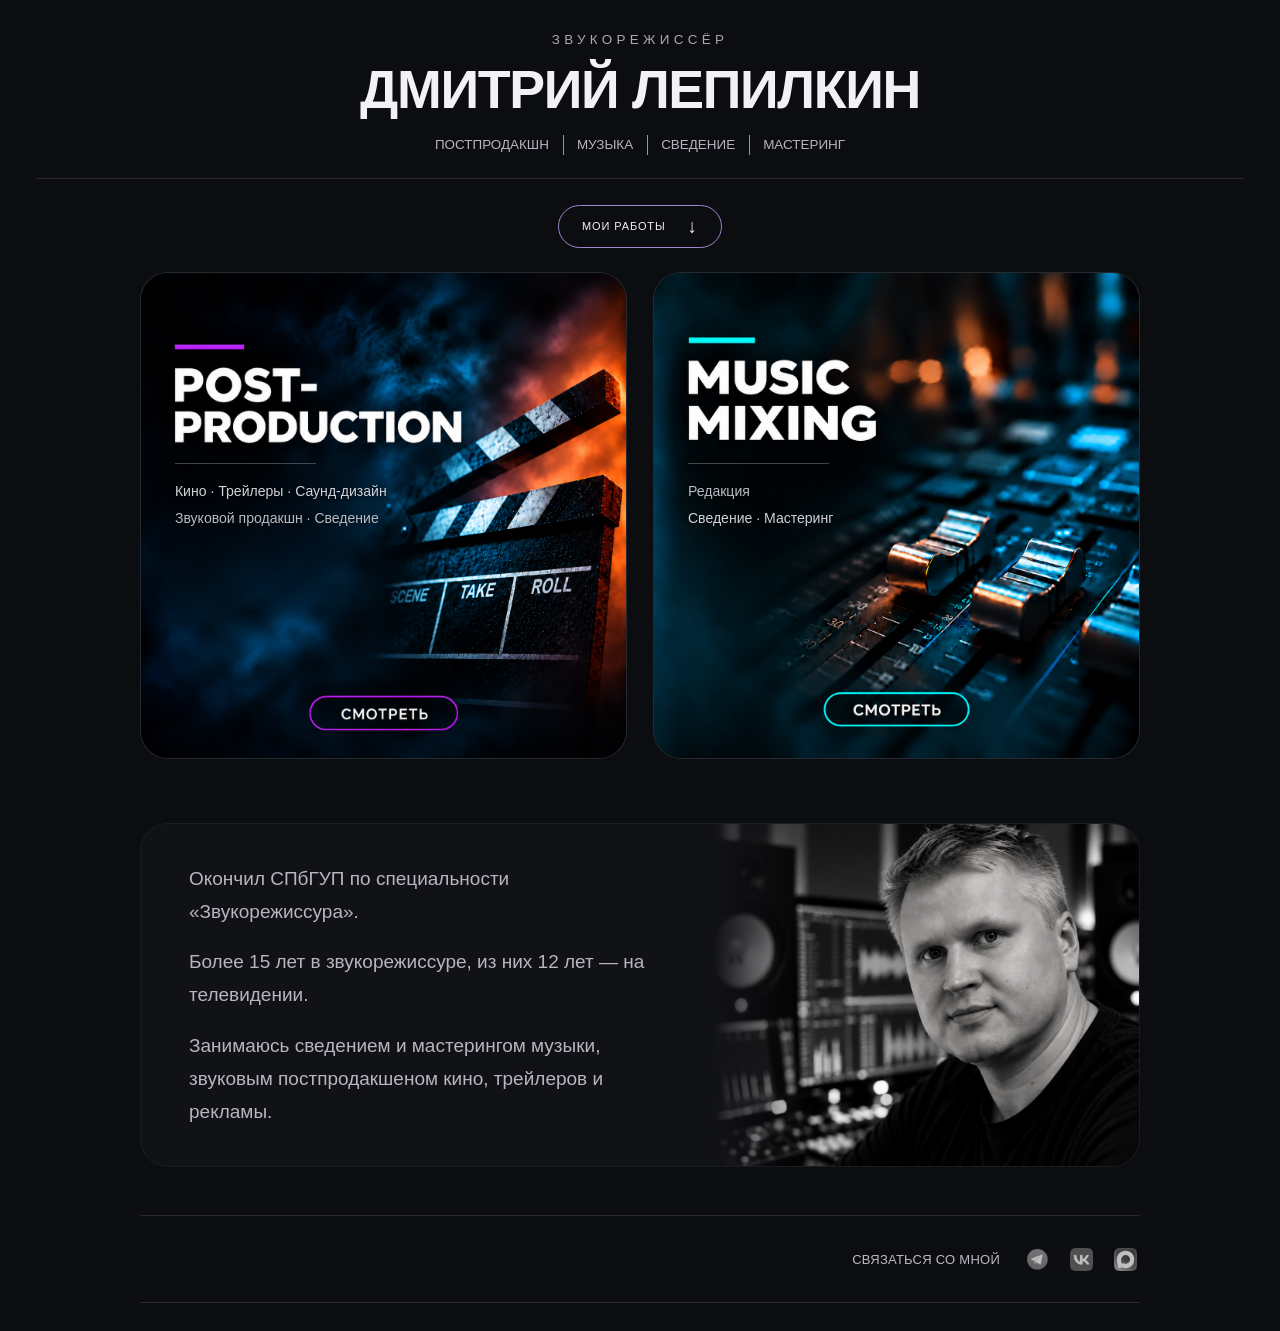
==== commit 63e66fa6: "Center homepage header and simplify cover copy" ====
--- a/index.html
+++ b/index.html
@@ -9,9 +9,9 @@
 </style>
 </head>
 <body id="top"><main>
-<div class="desktop-navigation"><div class="brand"><span>ЗВУКОРЕЖИССЁР</span><h1>ДМИТРИЙ ЛЕПИЛКИН</h1></div><div class="header-specialties" role="group" aria-label="Направления работы"><span>ПОСТПРОДАКШЕН</span><span>СВЕДЕНИЕ</span><span>МАСТЕРИНГ</span></div></div>
+<div class="desktop-navigation"><div class="brand"><span>ЗВУКОРЕЖИССЁР</span><h1>ДМИТРИЙ ЛЕПИЛКИН</h1></div><div class="header-specialties" role="group" aria-label="Направления работы"><span>ПОСТПРОДАКШН</span><span>МУЗЫКА</span><span>СВЕДЕНИЕ</span><span>МАСТЕРИНГ</span></div></div>
 
-<div class="home-content"><section id="works" aria-label="Направления работ"><div class="desktop-work-heading"><a class="cta" href="#desktop-cards">МОИ РАБОТЫ <span aria-hidden="true">↓</span></a></div><div class="desktop-cards" id="desktop-cards"><a class="desktop-card desktop-card--post" href="post-production.html" aria-label="Post-Production: Кино, Трейлеры, Саунд-дизайн"><picture><img src="post-production-editable-cover.png?v=20261102-copy1" alt="Post-Production — Смотреть" width="1254" height="1254" fetchpriority="high"></picture><span class="cover-copy"><span class="cover-copy-primary">Звуковой продакшн · Сведение</span><span class="cover-copy-secondary">Кино · Трейлеры · <span class="cover-copy-word">Саунд-дизайн</span></span></span></a><a class="desktop-card desktop-card--music" href="music-player-test.html" aria-label="Music Mixing: музыкальные работы"><picture><img src="music-mixing-editable-cover.png?v=20261102-copy1" alt="Music Mixing. Поп · Поп-рок · Рок · Металл. Смотреть" width="1254" height="1254"></picture><span class="cover-copy"><span class="cover-copy-primary">Редакция</span><span class="cover-copy-secondary">Сведение · Мастеринг</span></span></a></div></section><section id="about" class="about" aria-label="О Дмитрии Лепилкине"><div class="about-copy"><p>Окончил СПбГУП по специальности «Звукорежиссура».</p><p>Более 15 лет в звукорежиссуре, из них 12 лет — на телевидении.</p><p>Занимаюсь сведением и мастерингом музыки, звуковым постпродакшеном кино, трейлеров и рекламы.</p></div><div class="about-photo"><img src="about.png" alt="Дмитрий Лепилкин в студии" loading="lazy"></div></section><footer id="contacts" class="footer contact-footer"><span class="contact-label">СВЯЗАТЬСЯ СО МНОЙ</span><nav class="contact-links" aria-label="Связаться с Дмитрием"><a href="https://t.me/dmitry_sandalik" target="_blank" rel="noopener noreferrer" aria-label="Telegram: @dmitry_sandalik" title="Telegram"><img src="telegram-logo.png" alt="Telegram"></a><a href="https://vk.ru/lepilkin" target="_blank" rel="noopener noreferrer" aria-label="ВКонтакте" title="VK"><img src="vk-logo.png" alt="VK"></a><a href="https://max.ru/u/f9LHodD0cOIl2ZSZwa2K6gN7Z_w7_o9onIcd2tIZ8EqZnX-kVQxglE42egE" target="_blank" rel="noopener noreferrer" aria-label="MAX" title="MAX"><img src="max-logo.png" alt="MAX"></a></nav></footer></div>
+<div class="home-content"><section id="works" aria-label="Направления работ"><div class="desktop-work-heading"><a class="cta" href="#desktop-cards">МОИ РАБОТЫ <span aria-hidden="true">↓</span></a></div><div class="desktop-cards" id="desktop-cards"><a class="desktop-card desktop-card--post" href="post-production.html" aria-label="Post-Production: Кино, Трейлеры, Саунд-дизайн"><picture><img src="post-production-editable-cover.png?v=20261102-copy1" alt="Post-Production — Смотреть" width="1254" height="1254" fetchpriority="high"></picture><span class="cover-copy"><span class="cover-copy-secondary">Кино · Трейлеры · <span class="cover-copy-word">Саунд-дизайн</span></span><span class="cover-copy-primary">Звуковой продакшн · Сведение</span></span></a><a class="desktop-card desktop-card--music" href="music-player-test.html" aria-label="Music Mixing: музыкальные работы"><picture><img src="music-mixing-minimal-cover.png?v=20261102-centered1" alt="Music Mixing — Смотреть" width="1254" height="1254"></picture><span class="cover-copy"><span class="cover-copy-primary">Редакция</span><span class="cover-copy-secondary">Сведение · Мастеринг</span></span></a></div></section><section id="about" class="about" aria-label="О Дмитрии Лепилкине"><div class="about-copy"><p>Окончил СПбГУП по специальности «Звукорежиссура».</p><p>Более 15 лет в звукорежиссуре, из них 12 лет — на телевидении.</p><p>Занимаюсь сведением и мастерингом музыки, звуковым постпродакшеном кино, трейлеров и рекламы.</p></div><div class="about-photo"><img src="about.png" alt="Дмитрий Лепилкин в студии" loading="lazy"></div></section><footer id="contacts" class="footer contact-footer"><span class="contact-label">СВЯЗАТЬСЯ СО МНОЙ</span><nav class="contact-links" aria-label="Связаться с Дмитрием"><a href="https://t.me/dmitry_sandalik" target="_blank" rel="noopener noreferrer" aria-label="Telegram: @dmitry_sandalik" title="Telegram"><img src="telegram-logo.png" alt="Telegram"></a><a href="https://vk.ru/lepilkin" target="_blank" rel="noopener noreferrer" aria-label="ВКонтакте" title="VK"><img src="vk-logo.png" alt="VK"></a><a href="https://max.ru/u/f9LHodD0cOIl2ZSZwa2K6gN7Z_w7_o9onIcd2tIZ8EqZnX-kVQxglE42egE" target="_blank" rel="noopener noreferrer" aria-label="MAX" title="MAX"><img src="max-logo.png" alt="MAX"></a></nav></footer></div>
 </main></body></html>
 
 <style>.number,.arrow{display:none}</style>
@@ -79,4 +79,4 @@
 }
 </style>
 
-<link rel="stylesheet" href="home-update.css?v=20261102-copy1">
+<link rel="stylesheet" href="home-update.css?v=20261102-centered1">
--- a/home-update.css
+++ b/home-update.css
@@ -59,3 +59,12 @@
 @media(max-width:600px){.desktop-card--post .cover-copy{width:55%}}
 .cover-copy::before{width:29cqw}
 .cover-copy-word{white-space:nowrap}
+
+/* Unified centered header on desktop and mobile; existing typography is preserved. */
+.desktop-navigation{flex-direction:column;justify-content:center;gap:16px;text-align:center}
+.header-specialties{justify-content:center}
+.desktop-card--music .cover-copy{top:39.2%}
+@media(max-width:600px){
+ .desktop-navigation{gap:16px}
+ .header-specialties span{padding-inline:8px}
+}
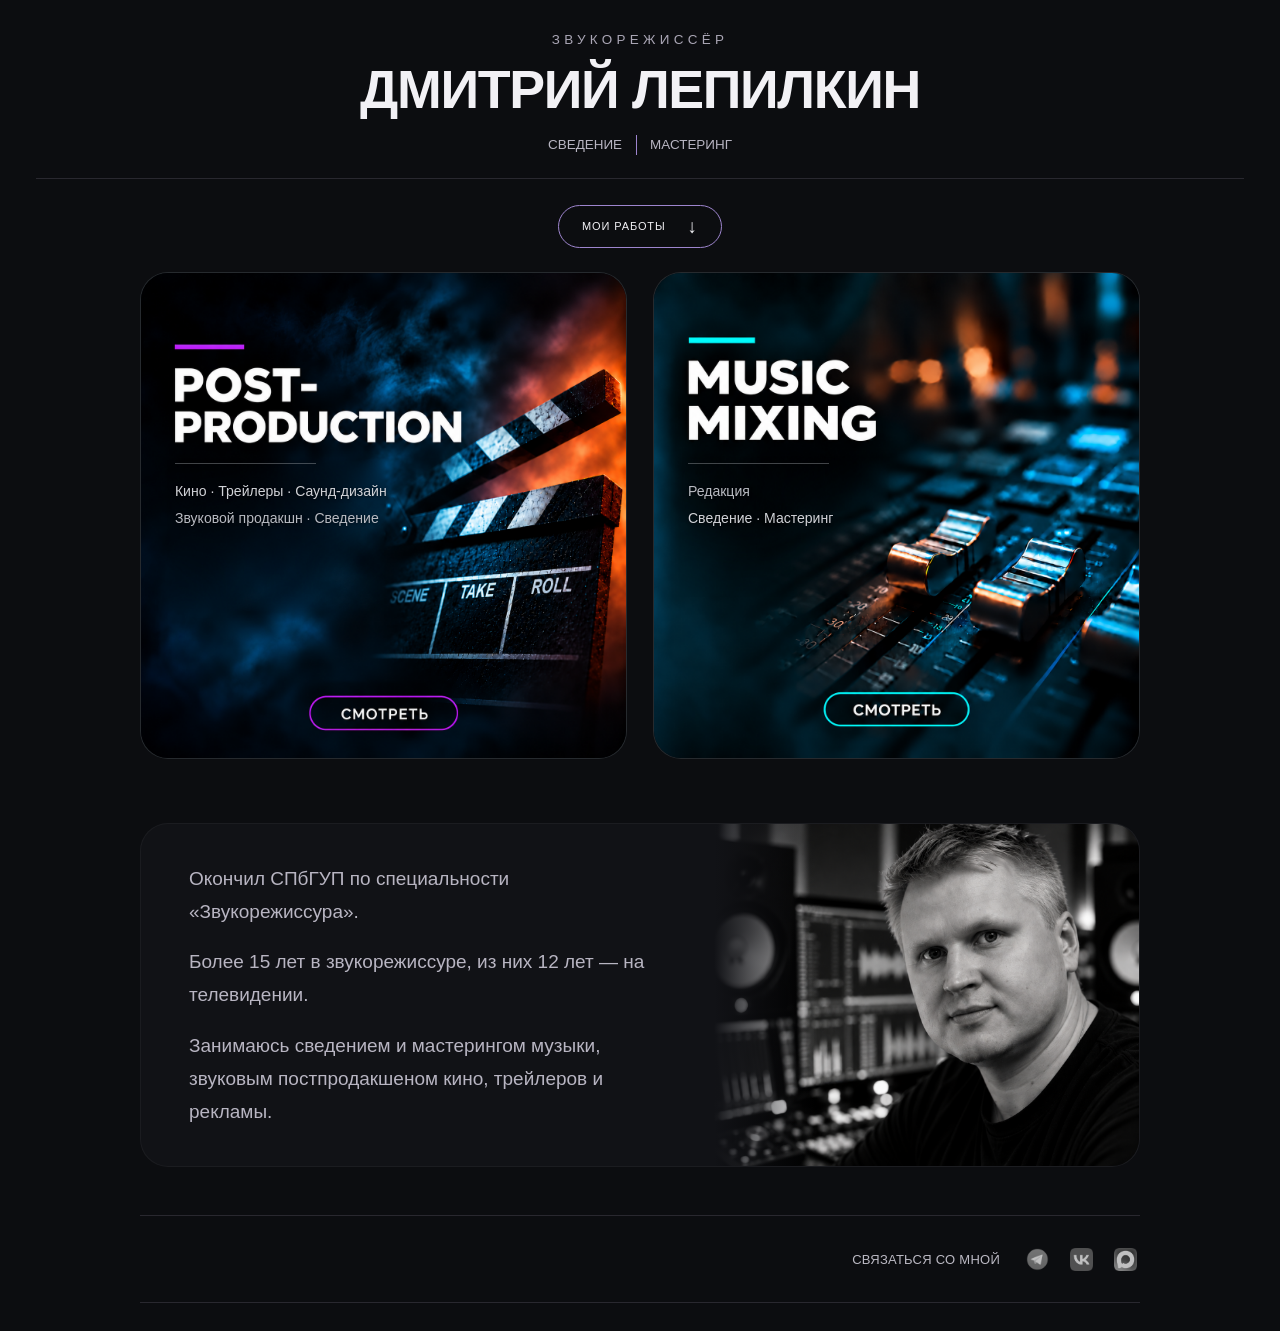
==== commit 1b0a3618: "Simplify header subtitle to mixing and mastering" ====
--- a/index.html
+++ b/index.html
@@ -9,7 +9,7 @@
 </style>
 </head>
 <body id="top"><main>
-<div class="desktop-navigation"><div class="brand"><span>ЗВУКОРЕЖИССЁР</span><h1>ДМИТРИЙ ЛЕПИЛКИН</h1></div><div class="header-specialties" role="group" aria-label="Направления работы"><span>ПОСТПРОДАКШН</span><span>МУЗЫКА</span><span>СВЕДЕНИЕ</span><span>МАСТЕРИНГ</span></div></div>
+<div class="desktop-navigation"><div class="brand"><span>ЗВУКОРЕЖИССЁР</span><h1>ДМИТРИЙ ЛЕПИЛКИН</h1></div><div class="header-specialties" role="group" aria-label="Направления работы"><span>СВЕДЕНИЕ</span><span>МАСТЕРИНГ</span></div></div>
 
 <div class="home-content"><section id="works" aria-label="Направления работ"><div class="desktop-work-heading"><a class="cta" href="#desktop-cards">МОИ РАБОТЫ <span aria-hidden="true">↓</span></a></div><div class="desktop-cards" id="desktop-cards"><a class="desktop-card desktop-card--post" href="post-production.html" aria-label="Post-Production: Кино, Трейлеры, Саунд-дизайн"><picture><img src="post-production-editable-cover.png?v=20261102-copy1" alt="Post-Production — Смотреть" width="1254" height="1254" fetchpriority="high"></picture><span class="cover-copy"><span class="cover-copy-secondary">Кино · Трейлеры · <span class="cover-copy-word">Саунд-дизайн</span></span><span class="cover-copy-primary">Звуковой продакшн · Сведение</span></span></a><a class="desktop-card desktop-card--music" href="music-player-test.html" aria-label="Music Mixing: музыкальные работы"><picture><img src="music-mixing-minimal-cover.png?v=20261102-centered1" alt="Music Mixing — Смотреть" width="1254" height="1254"></picture><span class="cover-copy"><span class="cover-copy-primary">Редакция</span><span class="cover-copy-secondary">Сведение · Мастеринг</span></span></a></div></section><section id="about" class="about" aria-label="О Дмитрии Лепилкине"><div class="about-copy"><p>Окончил СПбГУП по специальности «Звукорежиссура».</p><p>Более 15 лет в звукорежиссуре, из них 12 лет — на телевидении.</p><p>Занимаюсь сведением и мастерингом музыки, звуковым постпродакшеном кино, трейлеров и рекламы.</p></div><div class="about-photo"><img src="about.png" alt="Дмитрий Лепилкин в студии" loading="lazy"></div></section><footer id="contacts" class="footer contact-footer"><span class="contact-label">СВЯЗАТЬСЯ СО МНОЙ</span><nav class="contact-links" aria-label="Связаться с Дмитрием"><a href="https://t.me/dmitry_sandalik" target="_blank" rel="noopener noreferrer" aria-label="Telegram: @dmitry_sandalik" title="Telegram"><img src="telegram-logo.png" alt="Telegram"></a><a href="https://vk.ru/lepilkin" target="_blank" rel="noopener noreferrer" aria-label="ВКонтакте" title="VK"><img src="vk-logo.png" alt="VK"></a><a href="https://max.ru/u/f9LHodD0cOIl2ZSZwa2K6gN7Z_w7_o9onIcd2tIZ8EqZnX-kVQxglE42egE" target="_blank" rel="noopener noreferrer" aria-label="MAX" title="MAX"><img src="max-logo.png" alt="MAX"></a></nav></footer></div>
 </main></body></html>
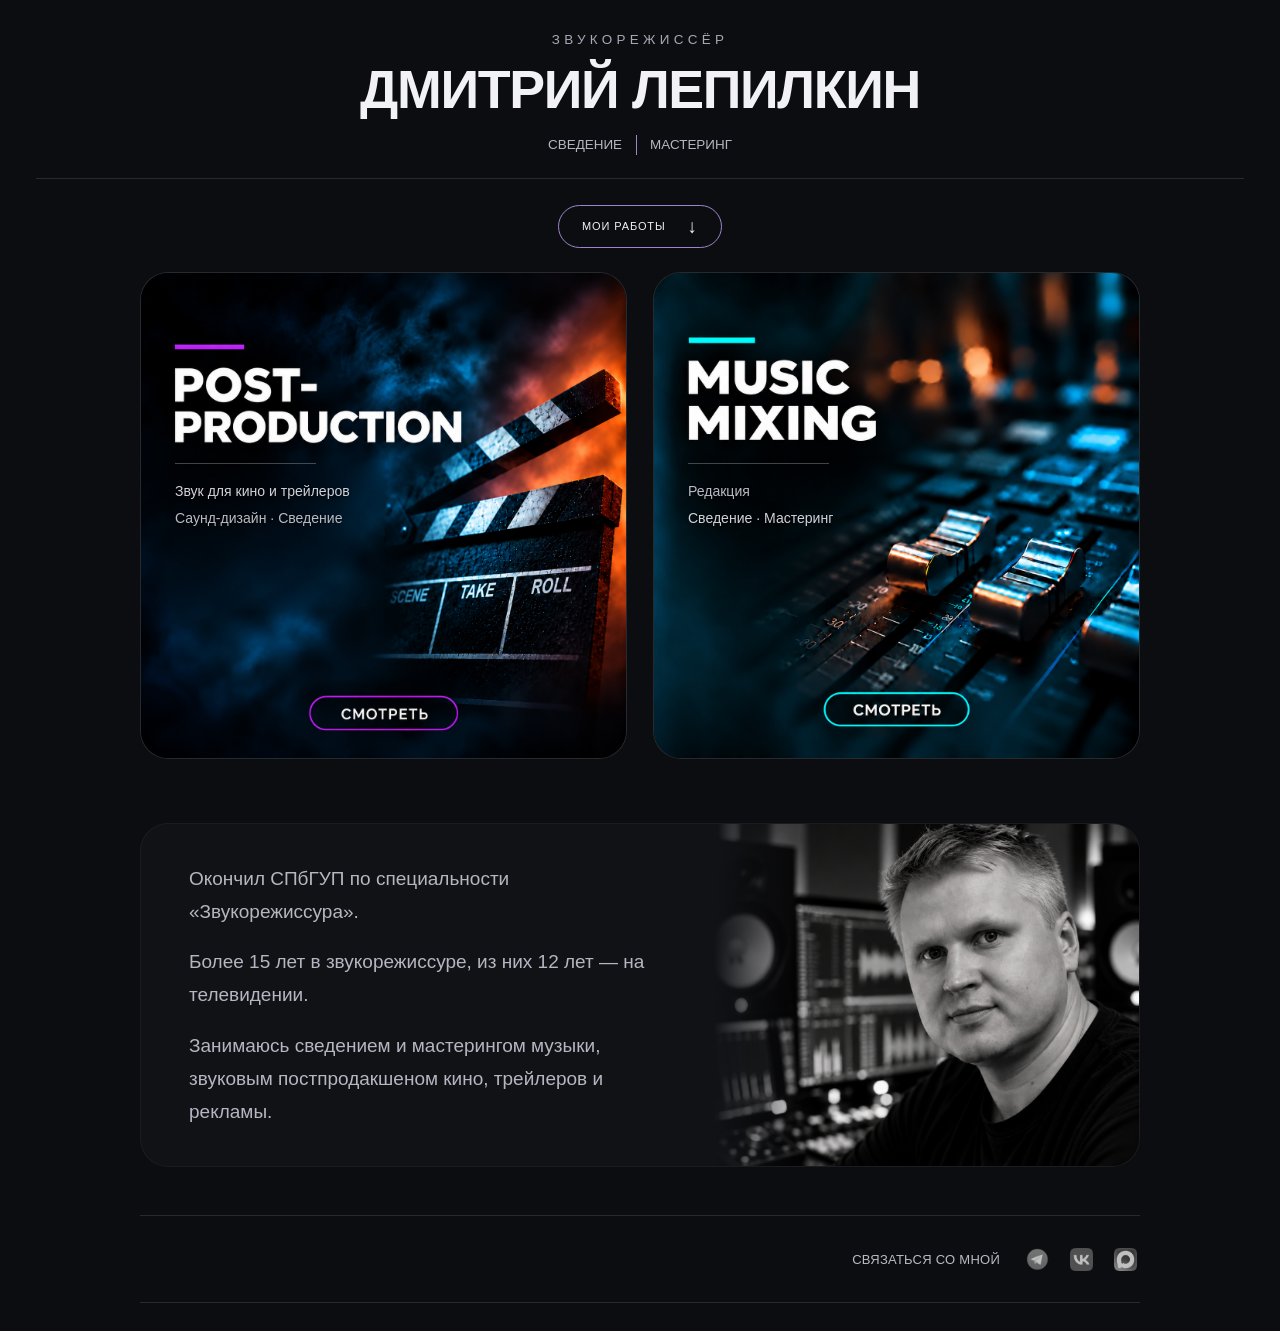
==== commit 04ef59fb: "Clarify sound post-production cover description" ====
--- a/index.html
+++ b/index.html
@@ -11,7 +11,7 @@
 <body id="top"><main>
 <div class="desktop-navigation"><div class="brand"><span>ЗВУКОРЕЖИССЁР</span><h1>ДМИТРИЙ ЛЕПИЛКИН</h1></div><div class="header-specialties" role="group" aria-label="Направления работы"><span>СВЕДЕНИЕ</span><span>МАСТЕРИНГ</span></div></div>
 
-<div class="home-content"><section id="works" aria-label="Направления работ"><div class="desktop-work-heading"><a class="cta" href="#desktop-cards">МОИ РАБОТЫ <span aria-hidden="true">↓</span></a></div><div class="desktop-cards" id="desktop-cards"><a class="desktop-card desktop-card--post" href="post-production.html" aria-label="Post-Production: Кино, Трейлеры, Саунд-дизайн"><picture><img src="post-production-editable-cover.png?v=20261102-copy1" alt="Post-Production — Смотреть" width="1254" height="1254" fetchpriority="high"></picture><span class="cover-copy"><span class="cover-copy-secondary">Кино · Трейлеры · <span class="cover-copy-word">Саунд-дизайн</span></span><span class="cover-copy-primary">Звуковой продакшн · Сведение</span></span></a><a class="desktop-card desktop-card--music" href="music-player-test.html" aria-label="Music Mixing: музыкальные работы"><picture><img src="music-mixing-minimal-cover.png?v=20261102-centered1" alt="Music Mixing — Смотреть" width="1254" height="1254"></picture><span class="cover-copy"><span class="cover-copy-primary">Редакция</span><span class="cover-copy-secondary">Сведение · Мастеринг</span></span></a></div></section><section id="about" class="about" aria-label="О Дмитрии Лепилкине"><div class="about-copy"><p>Окончил СПбГУП по специальности «Звукорежиссура».</p><p>Более 15 лет в звукорежиссуре, из них 12 лет — на телевидении.</p><p>Занимаюсь сведением и мастерингом музыки, звуковым постпродакшеном кино, трейлеров и рекламы.</p></div><div class="about-photo"><img src="about.png" alt="Дмитрий Лепилкин в студии" loading="lazy"></div></section><footer id="contacts" class="footer contact-footer"><span class="contact-label">СВЯЗАТЬСЯ СО МНОЙ</span><nav class="contact-links" aria-label="Связаться с Дмитрием"><a href="https://t.me/dmitry_sandalik" target="_blank" rel="noopener noreferrer" aria-label="Telegram: @dmitry_sandalik" title="Telegram"><img src="telegram-logo.png" alt="Telegram"></a><a href="https://vk.ru/lepilkin" target="_blank" rel="noopener noreferrer" aria-label="ВКонтакте" title="VK"><img src="vk-logo.png" alt="VK"></a><a href="https://max.ru/u/f9LHodD0cOIl2ZSZwa2K6gN7Z_w7_o9onIcd2tIZ8EqZnX-kVQxglE42egE" target="_blank" rel="noopener noreferrer" aria-label="MAX" title="MAX"><img src="max-logo.png" alt="MAX"></a></nav></footer></div>
+<div class="home-content"><section id="works" aria-label="Направления работ"><div class="desktop-work-heading"><a class="cta" href="#desktop-cards">МОИ РАБОТЫ <span aria-hidden="true">↓</span></a></div><div class="desktop-cards" id="desktop-cards"><a class="desktop-card desktop-card--post" href="post-production.html" aria-label="Post-Production: Кино, Трейлеры, Саунд-дизайн"><picture><img src="post-production-editable-cover.png?v=20261102-copy1" alt="Post-Production — Смотреть" width="1254" height="1254" fetchpriority="high"></picture><span class="cover-copy"><span class="cover-copy-secondary">Звук для кино и трейлеров</span><span class="cover-copy-primary">Саунд-дизайн · Сведение</span></span></a><a class="desktop-card desktop-card--music" href="music-player-test.html" aria-label="Music Mixing: музыкальные работы"><picture><img src="music-mixing-minimal-cover.png?v=20261102-centered1" alt="Music Mixing — Смотреть" width="1254" height="1254"></picture><span class="cover-copy"><span class="cover-copy-primary">Редакция</span><span class="cover-copy-secondary">Сведение · Мастеринг</span></span></a></div></section><section id="about" class="about" aria-label="О Дмитрии Лепилкине"><div class="about-copy"><p>Окончил СПбГУП по специальности «Звукорежиссура».</p><p>Более 15 лет в звукорежиссуре, из них 12 лет — на телевидении.</p><p>Занимаюсь сведением и мастерингом музыки, звуковым постпродакшеном кино, трейлеров и рекламы.</p></div><div class="about-photo"><img src="about.png" alt="Дмитрий Лепилкин в студии" loading="lazy"></div></section><footer id="contacts" class="footer contact-footer"><span class="contact-label">СВЯЗАТЬСЯ СО МНОЙ</span><nav class="contact-links" aria-label="Связаться с Дмитрием"><a href="https://t.me/dmitry_sandalik" target="_blank" rel="noopener noreferrer" aria-label="Telegram: @dmitry_sandalik" title="Telegram"><img src="telegram-logo.png" alt="Telegram"></a><a href="https://vk.ru/lepilkin" target="_blank" rel="noopener noreferrer" aria-label="ВКонтакте" title="VK"><img src="vk-logo.png" alt="VK"></a><a href="https://max.ru/u/f9LHodD0cOIl2ZSZwa2K6gN7Z_w7_o9onIcd2tIZ8EqZnX-kVQxglE42egE" target="_blank" rel="noopener noreferrer" aria-label="MAX" title="MAX"><img src="max-logo.png" alt="MAX"></a></nav></footer></div>
 </main></body></html>
 
 <style>.number,.arrow{display:none}</style>
